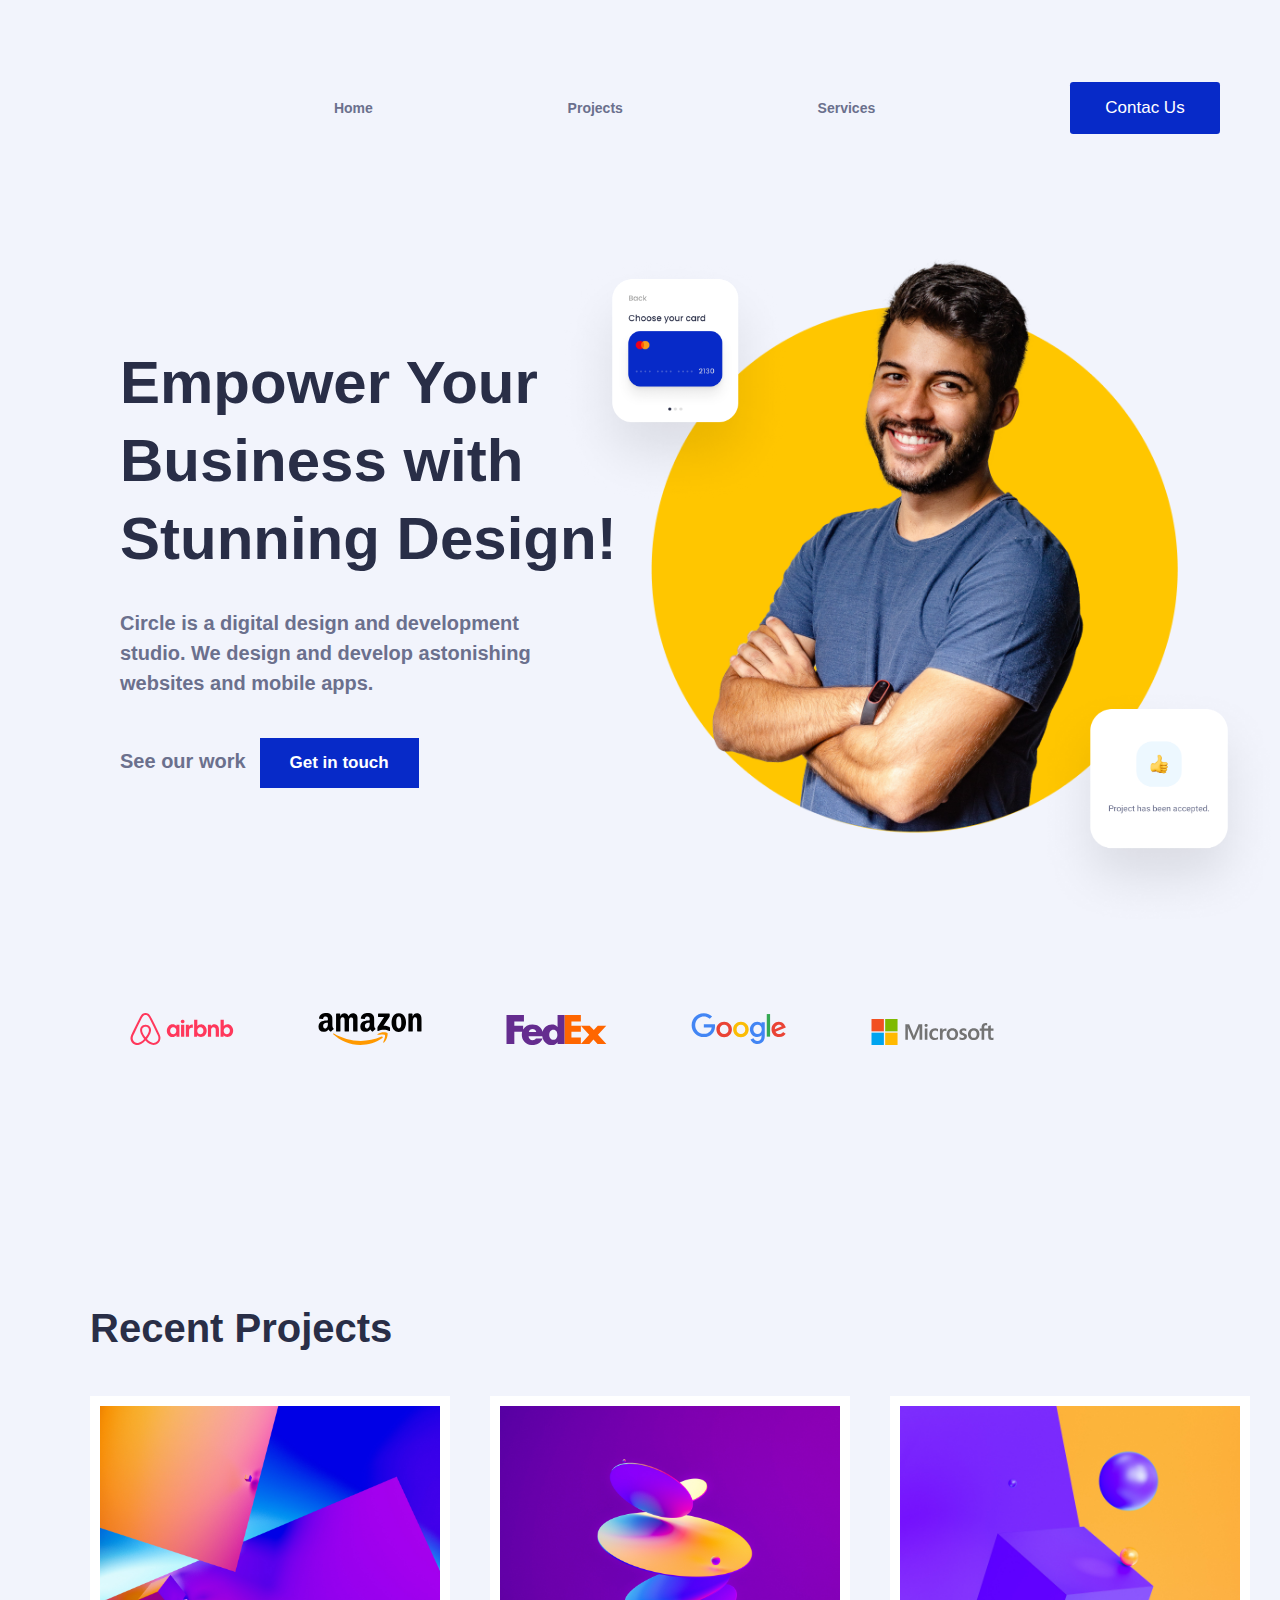
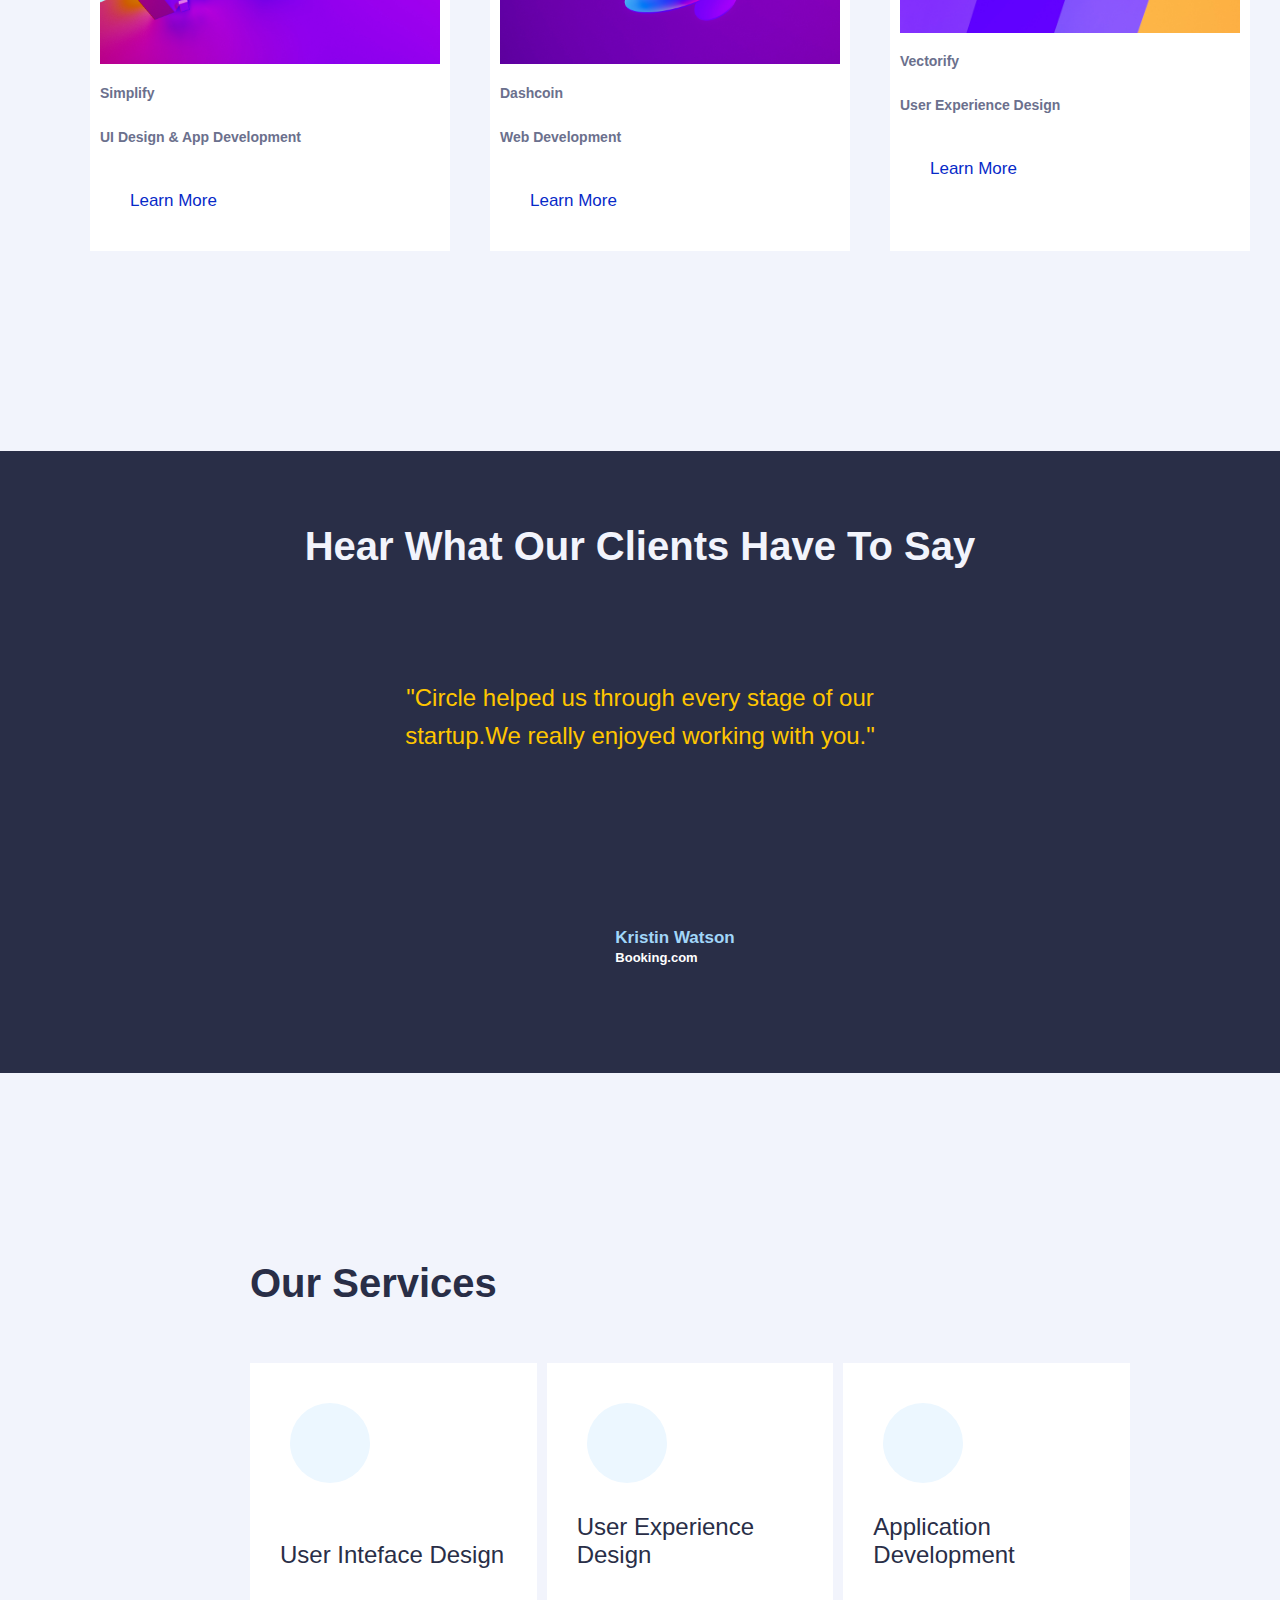
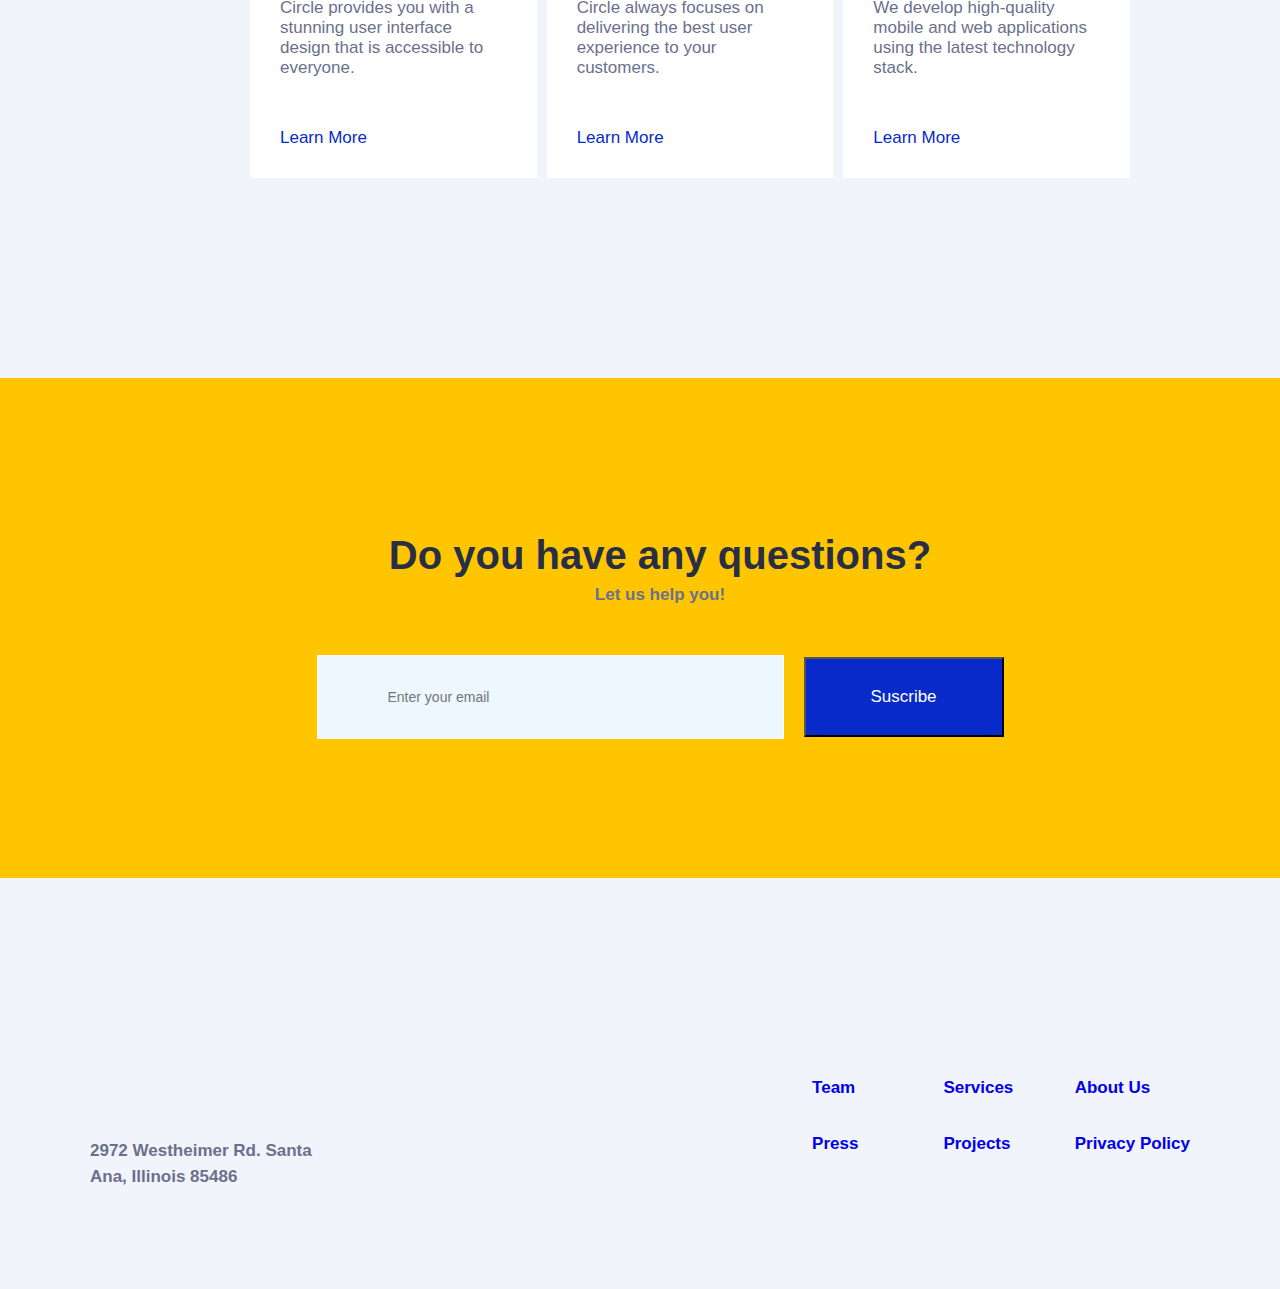
==== index.html @ a86db9fd "code cleaned" ====
<!DOCTYPE html>
<html lang="en">

<head>
    <meta charset="UTF-8">
    <meta http-equiv="X-UA-Compatible" content="IE=edge">
    <meta name="viewport" content="width=device-width, initial-scale=1.0">
    <link rel="stylesheet" href="/styles/styles.css" type="text/css">
    <title>Mid term Project</title>
</head>

<body>
    <header>
        <!-- Nav Bar Upper-->
        <nav class="nav-bar">
            <a href="/index.html" class="navbar-logo"></a>
            <a href="/index.html" class="nav-link">Home</a>
            <a href="/pages/projects.html" class="nav-link">Projects</a>
            <a href="/pages/contactus.html" class="nav-link">Services</a>
            </div>
            <div class="menu-button">
                <button class="btn-primary"><a href="/pages/contactus.html" id="contact-text" class="nav-link">Contac
                        Us</a></button>
            </div>
        </nav>
    </header>
</body>

<main>
    <!-- Main -->
    <section class="section-hero">
        <div class="hero-container">
            <div class="hero-content">
                <h1 class="hero-heading-h1">
                    Empower Your Business with Stunning Design!
                </h1>
                <div class="hero-description">
                    Circle is a digital design and development studio. We design and
                    develop astonishing websites and mobile apps.
                </div>
                <div class="hero-buttons">
                    <a class="hero-text-btn" href="#">See our work</a>
                    <a class="hero-btn-primary" href="#">Get in touch</a>
                </div>
            </div>
            <div class="hero-image">
                <img class="hero-image-card" src="/assets/images/hero-section/hero-image.png" alt="hero-image" />
                <img class="card1" src="/assets/images/hero-section/card-1.png" alt="card" />
                <img class="card2" src="/assets/images/hero-section/card-2.png" alt="card" />
            </div>
        </div>
    </section>
    <section class="client">
        <div class="container-logos">
            <div class="nogrid-logos">
                <img loading="lazy" src="/assets/images/logos/airbnb-logo.svg" alt="logo airbnb" class="img-client" />
                <img loading="lazy" src="/assets/images/logos/amazon-logo.svg" alt="logo amazon" class="img-client" />
                <img loading="lazy" src="/assets/images/logos/fedex-logo.svg" alt="logo fedex" class="img-client" />
                <img loading="lazy" src="/assets/images/logos/google-logo.svg" alt="logo google" class="img-client" />
                <img loading="lazy" src="/assets/images/logos/microsoft-logo.svg" alt="logo microsoft"
                    class="img-client" />
            </div>
        </div>
    </section>
    <section class="recent-projects">
        <div class="container-projects">
            <h2 class="h2-projects">Recent Projects</h2>
            <div class="projects">
                <div class="project1">
                    <img loading="lazy" class="img-project" src="/assets/images/projects-section/1.jpg"
                        alt="project 1" />
                    <h4>Simplify</h4>
                    <p>UI Design & App Development</p>
                    <a href="#" class="learn-more">Learn More</a>
                </div>
                <div class="project2">
                    <img loading="lazy" class="img-project" src="/assets/images/projects-section/2.jpg"
                        alt="project 2" />
                    <h4>Dashcoin</h4>
                    <p>Web Development</p>
                    <a href="#" class="learn-more">Learn More</a>
                </div>
                <div class="project3">
                    <img loading="lazy" class="img-project" src="/assets/images/projects-section/3.jpg"
                        alt="project 3" />
                    <h4>Vectorify</h4>
                    <p>User Experience Design</p>
                    <a href="#" class="learn-more">Learn More</a>
                </div>
            </div>
        </div>
    </section>
    <section class="testimonial-section">
        <div class="container-testimonial">
            <h3 class="testimonial-heading">Hear What Our Clients Have To Say</h3>
            <div class="testimonial-text">
                <p>
                    "Circle helped us through every stage of our startup.We really
                    enjoyed working with you."
                </p>
            </div>
            <div class="testimonial-client">
                <div class="client-image"></div>
                <div class="client-info">
                    <div class="client-name">Kristin Watson</div>
                    <div class="client-position">Booking.com</div>
                </div>
            </div>
            <div class="memoji1"></div>
            <div class="memoji2"></div>
            <div class="memoji3"></div>
            <div class="memoji4"></div>
        </div>
    </section>
    <section class="services-section">
        <div class="services-container">
            <h1 class="services-heading">Our Services</h1>
            <div class="services-grid">
                <div class="service-card">
                    <div class="service-icon1"></div>
                    <div class="service-content">
                        <div class="project-title">User Inteface Design</div>
                        <div class="project-description">
                            Circle provides you with a stunning user interface design that is accessible to everyone.
                        </div>
                        <a href="#" class="learn-more">Learn More</a>
                    </div>
                </div>
                <div class="service-card">
                    <div class="service-icon1"></div>
                    <div class="service-content">
                        <div class="project-title">User Experience Design</div>
                        <div class="project-description">
                            Circle always focuses on delivering the best user experience to your
                            customers.
                        </div>
                        <a href="#" class="learn-more">Learn More</a>
                    </div>
                </div>
                <div class="service-card">
                    <div class="service-icon1"></div>
                    <div class="service-content">
                        <div class="project-title"> Application Development</div>
                        <div class="project-description">
                            We develop high-quality mobile and web applications using the latest
                            technology stack.
                        </div>
                        <a href="#" class="learn-more">Learn More</a>
                    </div>
                </div>
            </div>
    </section>
    <section class="cta-section">
        <div class="cta-container">
            <h1 class="cta-heading">Do you have any questions?</h1>
            <div class="cta-subtitle">Let us help you!</div>
            <div class="form-block-cta">
                <form class="cta-form" action="">
                    <div class="cta-textfield">
                        <div class="cta-textfield-wrapper">
                            <div class="textfield-icon"></div>
                            <input class="textfield-input" type="email" name="email" id="email"
                                placeholder="Enter your email" />
                        </div>
                    </div>
                    <input class="btn-primary-submit-cta" type="submit" value="Suscribe" />
                </form>
            </div>
        </div>
    </section>
    <!-- Footer -->
    <footer>
        <div class="footer-container">
            <div class="footer-content">
                <div class="footer-content-logo"></div>
                <div class="footer-address">2972 Westheimer Rd. Santa Ana,
                    Illinois 85486
                </div>
            </div>
            <div class="footer-links">
                <a class="footer-link" href="/index.html">Team</a>
                <a class="footer-link" href="/pages/contactus.html">Services</a>
                <a class="footer-link" href="/index.html">About Us</a>
                <a class="footer-link" href="#">Press</a>
                <a class="footer-link" href="/pages/projects.html">Projects</a>
                <a class="footer-link" href="#">Privacy Policy</a>
            </div>
        </div>
        </div>
    </footer>
</main>

</html>
---- styles/styles.css ----
/* Styles */
:root {
  --blue: #072ac8;
  --lightBlue: #a2d6f9;
  --lighterBlue: #d1edff;
  --neutralLight: #f2f4fc;
  --almostWhite: #ecf7ff;
  --grey: #6b708d;
  --white: #fff;
  --darkBlue: #292e47;
  --black: #000;
  --yellow: #ffc600;
  --skyBlue: #43D2FF;
}

@import url("https://fonts.googleapis.com/css2?family=Roboto:wght@400;700&display=swap");

/* Main */
h1,
h2,
h3,
h4,
h5,
h6 {
  font-weight: bold;
  margin-bottom: 10px;
}

h1 {
  font-size: 2em;
  margin: 0.67em 0;
}

body {
  margin: 0;
  padding: 0;
  font-family: "Roboto", sans-serif;
  position: relative;
  color: var(--grey);
  background-color: var(--neutralLight);
  font-size: 14px;
  font-weight: 700;
  line-height: 20px;
  min-height: 100%;
}

/* Header */
/* Nav Bar */
.nav-bar {
  display: flex;
  justify-content: space-between;
  flex-direction: row;
  align-items: center;
  margin-right: auto;
  margin-left: auto;
  margin-top: 40px;
  padding: 3em 2em 1em 2em;
  max-width: 1160px;
  background-color: var(--neutralLight);
  color: var(--neutralLight);
}

.nav-menu {
  display: flex;
  gap: 7rem;
}

.navbar-logo {
  width: 60px;
  height: 18px;
  background-image: url("https://uploads-ssl.webflow.com/61f7ff5634c23c5bef9d2e54/61f800b7cb56a839fd8ed026_Circle.svg");
  background-position: 50% 50%;
  background-repeat: no-repeat;
  margin-left: 1.2rem;
}

.nav-bar a {
  color: var(--grey);
  text-decoration: none;
}

.nav-bar a:hover {
  color: var(--blue);
}

.menu-button {
  display: flex;
  justify-content: center;
  position: right;
  width: 150px;
  height: 52px;
  border-radius: 0.2rem;
  background: #072AC8;
}

#contact-text {
  color: var(--white);
}

.btn-primary {
  background: #072AC8;
  text-decoration: none;
  color: #ffffff;
  border: #072AC8;
  padding: 10px 30px;
  background-color: var(--blue);
  font-size: 17px;
  color: var(--white);
  text-decoration: none;
  cursor: pointer;
}

.btn-primary :hover{
  background-color: var(--darkBlue);
}

/* Menu Icon */
.menu-icon {
  cursor: pointer;
  padding: 28px 20px;
  position: relative;
  user-select: none;
  color: var(--darkBlue);
}

@media (min-width: 416px) {
  .menu-icon {
    display: none;
  }
}

@media (max-width: 416px) {
  .nav-link {
    display: none;
  }

  .menu-icon {
    display: block;
    font-size: large;
    align-self: center;
  }

  .navbar-logo {
    display: inline;
    align-self: center;
    margin: 20px;
  }

  .nav-bar {
    flex-direction: column;
  }
}

/* Home page */
/* Section Hero */
.section-hero {
  margin-left: 60px;
  padding: 0px 30px;
  padding-top: 100px;
  max-width: 85%;
}

.hero-container {
  display: flex;
  justify-content: center;
  align-items: center;
  max-width: 1100px;
  margin-right: auto;
  margin-left: auto;
}

.hero-content {
  max-width: 530px;
  margin-left: 30px;
}

.hero-heading-h1 {
  margin-bottom: 30px;
  color: var(--darkBlue);
  font-size: 60px;
  line-height: 130%;
}

.hero-description {
  margin-bottom: 40px;
  max-width: 435px;
  color: var(--grey);
  font-size: 20px;
  line-height: 150%;
}

.hero-text-btn {
  color: var(--grey);
  font-size: 20px;
  font-weight: 700;
  text-decoration: none;
}

.hero-btn-primary {
  margin-right: 40px;
  margin-left: 10px;
  padding: 15px 30px;
  background-color: var(--blue);
  font-size: 17px;
  display: inline-block;
  color: var(--white);
  border: 0;
  text-decoration: none;
}

.hero-image {
  position: relative;
  display: block;
}

.hero-image-card {
  max-width: 100%;
}

.card1 {
  position: absolute;
  left: -19%;
  top: 0%;
  right: auto;
  bottom: auto;
  max-width: 250px;
}

.card2 {
  position: absolute;
  left: auto;
  top: auto;
  right: -20%;
  bottom: -15%;
  max-width: 250px;
}

@media (max-width: 415px) {
  .section-hero {
    margin: 150px 0;
  }

  .hero-container {
    display: flex;
    flex-direction: column-reverse;
    justify-content: center;
    align-items: center;
  }

  .hero-content {
    height: 100px;
  }

  .hero-heading-h1 {
    font-size: 20px;
  }

  .card1,
  .card2 {
    width: 200px;
  }

  .hero-btn-primary {
    margin-left: 0;
    margin-top: 10px;
  }
}

/* Section Client*/
.client {
  margin-top: 0px;
  padding: 0px 30px;
}

.container-logos {
  display: flex;
  flex-direction: row;
  margin-top: 130px;
  max-width: 1100px;
  margin-right: auto;
  margin-left: auto;
  align-items: center;
}

.img-client {
  display: inline-block;
  max-width: 100%;
  padding: 40px;
}

@media (max-width: 415px) {
  .client {
    margin-top: 300px;
    flex-direction: column;
    font-size: 10px;
  }

  .img-client {
    margin: 10px;
  }
}

/* Project Section*/
.recent-projects {
  margin-top: 200px;
  padding: 0px 30px;
}

.container-projects {
  display: flex;
  flex-direction: column;
  justify-content: space-between;
  max-width: 1100px;
  margin-right: auto;
  margin-left: auto;
}

.h2-projects {
  color: var(--darkBlue);
  font-size: 40px;
  line-height: 36px;
  margin-top: 20px;
  margin-bottom: 50px;
}

.projects {
  display: grid;
  grid-column-gap: 40px;
  grid-template-columns: 1fr 1fr 1fr;
}

.project1,
.project2,
.project3 {
  display: flex;
  max-height: 444px;
  max-width: 340px;
  padding: 10px;
  flex-direction: column;
  justify-content: flex-start;
  background-color: var(--white);
}

@media (max-width: 415px) {
  .recent-projects {
    margin-top: 100px;
  }

  .projects {
    display: flex;
    flex-direction: column;
  }

  .h2-projects {
    font-size: 25px;
    margin: 10px;
  }
}

/* Testimonial Section */
.testimonial-section {
  position: relative;
  height: 622px;
  margin-top: 200px;
  margin-right: auto;
  margin-left: auto;
  background-color: var(--darkBlue);
  background-image: url("https://uploads-ssl.webflow.com/61f7ff5634c23c5bef9d2e54/61f800d0da83d2876b6ccdba_Orbit.png");
  background-position: 0px 0px;
  background-size: contain;
  color: var(--darkBlue);
  max-width: 1320px;
}

.container-testimonial {
  display: flex;
  height: 100%;
  flex-direction: column;
  justify-content: space-around;
  align-items: center;
  margin-left: auto;
  margin-right: auto;
}

.testimonial-heading {
  color: var(--neutralLight);
  font-size: 40px;
  text-align: center;
}

.testimonial-text {
  max-width: 560px;
  margin-right: auto;
  margin-left: auto;
  color: var(--yellow);
  font-size: 24px;
  line-height: 160%;
  font-weight: 500;
  text-align: center;
}

.testimonial-client {
  display: flex;
  align-items: center;
}

.client-image {
  width: 60px;
  height: 60px;
  border-radius: 50%;
  background-image: url("https://uploads-ssl.webflow.com/61f7ff5634c23c5bef9d2e54/61f800d1117d92108a29dcdc_Profile.png");
  background-position: 50% 50%;
  background-size: cover;
  background-repeat: no-repeat;
  margin-bottom: 100px;
}

.client-info {
  display: flex;
  margin-left: 10px;
  flex-direction: column;
  justify-content: space-around;
}

.client-name {
  color: var(--lightBlue);
  font-size: 17px;
}

.client-position {
  color: var(--white);
  font-size: 13px;
}

.memoji1 {
  position: absolute;
  left: 0%;
  top: 0%;
  right: auto;
  bottom: auto;
  margin-top: 5%;
  margin-left: 10%;
  background-image: url("https://uploads-ssl.webflow.com/61f7ff5634c23c5bef9d2e54/61f800d0cb56a892238ed121_Memoji%202.png");
  background-position: 50% 50%;
  background-size: contain;
  background-repeat: no-repeat;
  width: 150px;
  height: 150px;
}

.memoji2 {
  position: absolute;
  left: auto;
  top: 0%;
  right: 0%;
  bottom: auto;
  margin-top: 5%;
  margin-right: 10%;
  background-image: url("https://uploads-ssl.webflow.com/61f7ff5634c23c5bef9d2e54/61f800d0de0d47a423a1b6f5_Memoji%201.png");
  background-position: 50% 50%;
  background-size: contain;
  background-repeat: no-repeat;
  width: 150px;
  height: 150px;
}

.memoji3 {
  position: absolute;
  left: 0%;
  top: auto;
  right: auto;
  bottom: 0%;
  margin-bottom: 5%;
  margin-left: 10%;
  padding-left: 0%;
  background-image: url("https://uploads-ssl.webflow.com/61f7ff5634c23c5bef9d2e54/61f800d1e692624930c31656_Memoji%204.png");
  background-position: 50% 50%;
  background-size: contain;
  background-repeat: no-repeat;
  width: 150px;
  height: 150px;
}

.memoji4 {
  position: absolute;
  left: auto;
  top: auto;
  right: 0%;
  bottom: 0%;
  margin-right: 10%;
  margin-bottom: 5%;
  background-image: url("https://uploads-ssl.webflow.com/61f7ff5634c23c5bef9d2e54/61f800d0988bb382116d2d41_Memoji%203.png");
  background-position: 50% 50%;
  background-size: contain;
  background-repeat: no-repeat;
  width: 150px;
  height: 150px;
}

@media (max-width: 415px) {
  .testimonial-section {
    height: 300px;
    margin-top: 100px;
  }

  .testimonial-heading {
    font-size: 20px;
  }

  .testimonial-text {
    font-size: 15px;
    width: 200px;
  }

  .memoji4,
  .memoji1,
  .memoji3,
  .memoji2 {
    width: 80px;
  }

  .client-image {
    margin-bottom: 0;
  }
}

/* Services Section */
.services-section {
  margin-top: 200px;
  margin-left: 150px;
  margin-right: 150px;
  padding-left: 100px;
}

.services-heading {
  color: var(--darkBlue);
  font-size: 40px;
}

.services-grid {
  display: grid;
  margin-top: 70px;
  grid-auto-columns: 1fr;
  grid-column-gap: 10px;
  grid-template-columns: 1fr 1fr 1fr;
}

.service-card {
  display: flex;
  max-width: 340px;
  flex-direction: column;
  justify-content: space-between;
  background-color: var(--white);
}

.service-icon1 {
  width: 80px;
  height: 80px;
  margin-top: 40px;
  margin-left: 40px;
  border-radius: 50%;
  background-color: var(--almostWhite);
  background-image: url("https://uploads-ssl.webflow.com/61f7ff5634c23c5bef9d2e54/61f800c80640053d31e16a2f_1.svg");
  background-position: 50% 50%;
  background-size: auto;
  background-repeat: no-repeat;
}

.service-content {
  display: flex;
  flex-direction: column;
  justify-content: space-around;
}

.project-title {
  margin: 30px 30px 20px;
  color: var(--darkBlue);
  font-size: 24px;
  line-height: 115%;
  font-weight: 500;
}

.project-description {
  margin: 10px 30px 20px;
  font-size: 17px;
  font-weight: 400;
}

.learn-more {
  margin: 30px;
  color: var(--blue);
  font-size: 17px;
  font-weight: 500;
  text-decoration: none;
}

@media (max-width: 415px) {
  .services-section {
    margin: 10px;
    justify-content: center;
    padding: 40px;
  }

  .services-heading {
    font-size: 30px;
  }

  .services-grid {
    display: flex;
    flex-direction: column;
  }

  .service-card {
    width: 250px;
  }
}

/* CTA Section*/
.cta-section {
  width: 1320px;
  height: 500px;
  max-width: 1320px;
  margin-top: 200px;
  margin-right: auto;
  margin-left: auto;
  background-color: var(--yellow);
}

.cta-container {
  display: flex;
  height: 100%;
  flex-direction: column;
  justify-content: center;
  align-items: center;
}

.cta-heading {
  margin-bottom: 20px;
  color: var(--darkBlue);
  font-size: 40px;
}

.cta-subtitle {
  font-size: 17px;
}

.form-block-cta {
  display: flex;
  margin-top: 50px;
  flex-direction: column;
  justify-content: center;
}

.cta-form {
  display: flex;
  justify-content: center;
  align-items: center;
}

.cta-textfield-wrapper {
  position: relative;
}

.textfield-icon {
  position: absolute;
  left: 8%;
  top: 27%;
  right: auto;
  bottom: auto;
  width: 30px;
  height: 30px;
  background-image: url("https://uploads-ssl.webflow.com/61f7ff5634c23c5bef9d2e54/61f800bdf78ad83daac42661_Mail.svg");
  background-position: 50% 50%;
  background-size: auto;
  background-repeat: no-repeat;
}

.textfield-input {
  width: 393px;
  height: 80px;
  margin-bottom: 0px;
  padding-left: 70px;
  background-color: var(--almostWhite);
  color: var(--darkBlue);
  font-size: 14px;
  border: 1px solid var(--white);
}

.btn-primary-submit-cta {
  height: 80px;
  width: 200px;
  margin-left: 20px;
  padding-right: 60px;
  padding-left: 60px;
  padding: 15px 30px;
  background-color: var(--blue);
  font-size: 17px;
  color: var(--white);
}

@media (max-width: 415px) {
  .cta-container {
    width: 350px;
    display: flex;
    flex-direction: column;
  }

  .cta-heading {
    font-size: 20px;
    margin-left: 5px;
  }

  .cta-form {
    display: flex;
    flex-direction: column;
  }

  .textfield-input {
    width: 250px;
    height: 30px;
    margin: 10px;
    padding-right: 10px;
    padding-left: 50px;
  }

  .textfield-icon {
    width: 30px;
  }

  .btn-primary-submit-cta {
    height: 50px;
    width: 120px;
  }
}

/* Footer */
footer {
  margin-top: 200px;
  padding-bottom: 100px;
}

.footer-container {
  display: flex;
  justify-content: space-between;
  align-items: stretch;
  max-width: 1100px;
  margin-right: auto;
  margin-left: auto;
}

.footer-content {
  display: flex;
  width: 260px;
  max-width: 260px;
  flex-direction: column;
}

.footer-content-logo {
  width: 100px;
  height: 30px;
  margin-bottom: 30px;
  background-image: url("https://uploads-ssl.webflow.com/61f7ff5634c23c5bef9d2e54/61f800b7cb56a839fd8ed026_Circle.svg");
  background-position: 50% 50%;
  background-size: contain;
  background-repeat: no-repeat;
}

.footer-address {
  font-size: 17px;
  line-height: 150%;
}

.footer-links {
  display: grid;
  grid-auto-columns: 1fr;
  grid-column-gap: 16px;
  grid-template-columns: 1fr 1fr 1fr;
}

.footer-link {
  font-size: 17px;
  text-decoration: none;
}

@media (max-width: 415px) {
  .footer-container {
    width: 350px;
    display: flex;
    flex-direction: column;
    padding-left: 10px;
  }

  .footer-content-logo {
    height: 50px;
    width: 70px;
  }

  .footer-address {
    padding-bottom: 10px;
    font-size: 15px;
  }

  .footer-link {
    font-size: 15px;
  }
}

/* Contact Page */
.contact-section {
  margin-top: 0px;
  padding: 0px 30px;
}

.contact-container {
  margin-top: 200px;
  max-width: 1100px;
  margin-right: auto;
  margin-left: auto;
}

.contact-heading {
  margin-top: 0px;
  margin-bottom: 80px;
  font-size: 60px;
  line-height: 110%;
}

.contact-form {
  margin: 0 0 15px;
}

.form-contact-form {
  display: grid;
  grid-auto-columns: 1fr;
  grid-column-gap: 16px;
  grid-row-gap: 16px;
}

.label-contact-name {
  margin-bottom: 10px;
  color: #6b708d;
  font-size: 20px;
  font-weight: 400;
  display: block;
}

.input-textfield {
  margin-bottom: 10px;
  color: #6b708d;
  font-size: 14px;
  font-weight: 400;
  display: block;
  padding-left: 20px;
  height: 70px;
  border: 1px none #000;
  background-color: rgba(107, 112, 141, 0.1);
}

.contact-textarea {
  height: 200px;
  color: #6b708d;
  font-size: 14px;
  font-weight: 400;
  display: block;
  padding-left: 20px;
  background-color: rgba(107, 112, 141, 0.1);
  border: 1px none #000;
  overflow: auto;
}

.btn-primary-contact-btn {
  padding: 15px 30px;
  background-color: var(--blue);
  font-size: 17px;
  color: var(--white);
  display: inline-block;
}

.btn-primary-contact-btn:hover {
  cursor: pointer;
  background-color: var(--darkBlue);
}

@media (max-width: 415px) {
  .contact-heading {
    font-size: 30px;
  }

  .btn-primary-contact-btn {
    margin-left: 75px;
    width: 150px;
  }

  .btn-primary {
    display: none;
  }

  .menu-icon {
    display: block;
    font-size: large;
    align-self: center;
  }
}

/* Project Page */
.project-section {
  height: 50%;
  width: 100%;
  margin-left: 5rem;
  top: 300px;
  margin: 0 201px;
  padding: 100px;
  max-width: 65%;
  height: 900px;
}

.project-section h1 {
  display: flex;
  flex-direction: column;
}

#title-project {
  color: var(--black);
  font-size: 60px;
}

.simplify-subtitle {
  display: flex;
  justify-content: space-between;
}

.project-section-container {
  height: 50%;
  width: 100%;
}

.project-section-img {
  display: flex;
  width: 100%;
  max-height: 500px;
}

.project-text {
  margin-bottom: 10px;
  text-align: left;
  margin: 10px 0;
  width: auto;
}

.other-projects {
  padding: 0 100px;
  margin-right: 40px;
  margin-top: 0;
}

/* Responsive Mobile */
@media (max-width: 415px) {
  .project-section {
    margin: 30px;
    padding: 0;
  }

  .project-section h1 {
    font-size: 24px;
  }
}
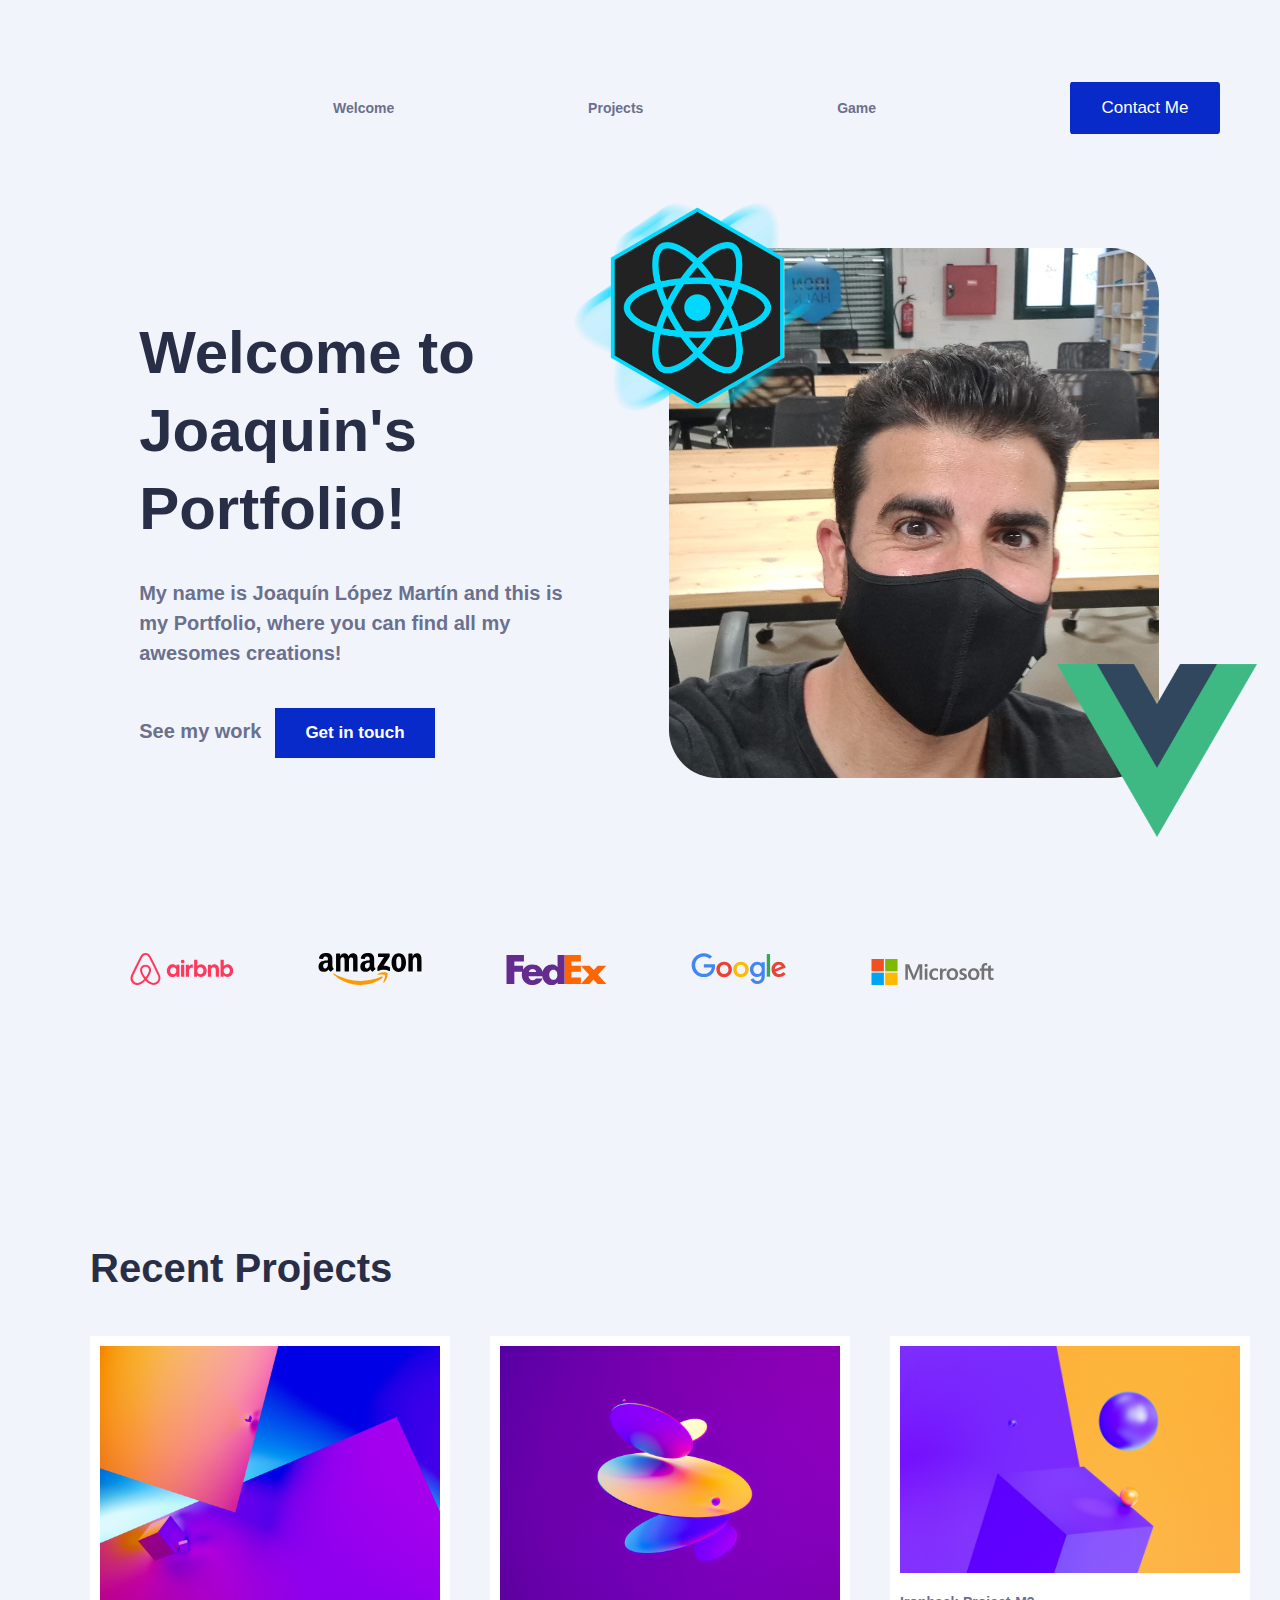
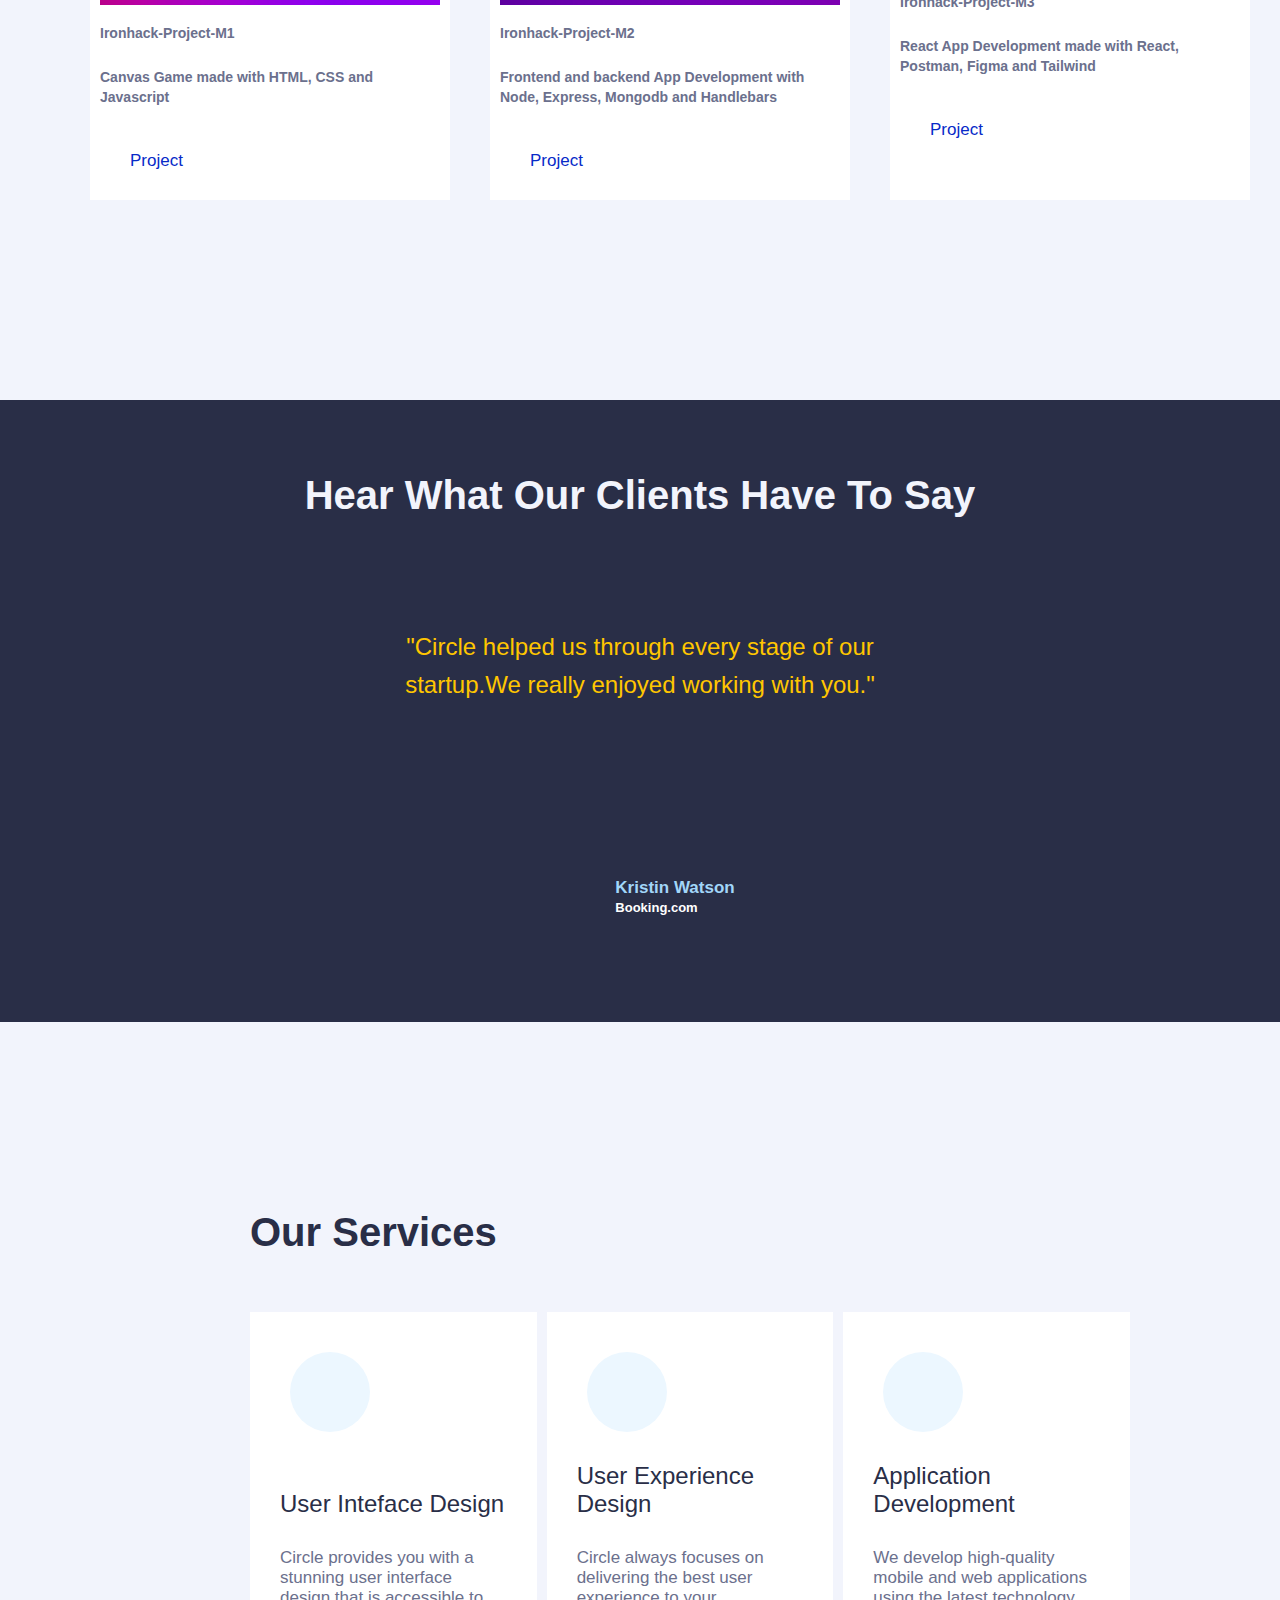
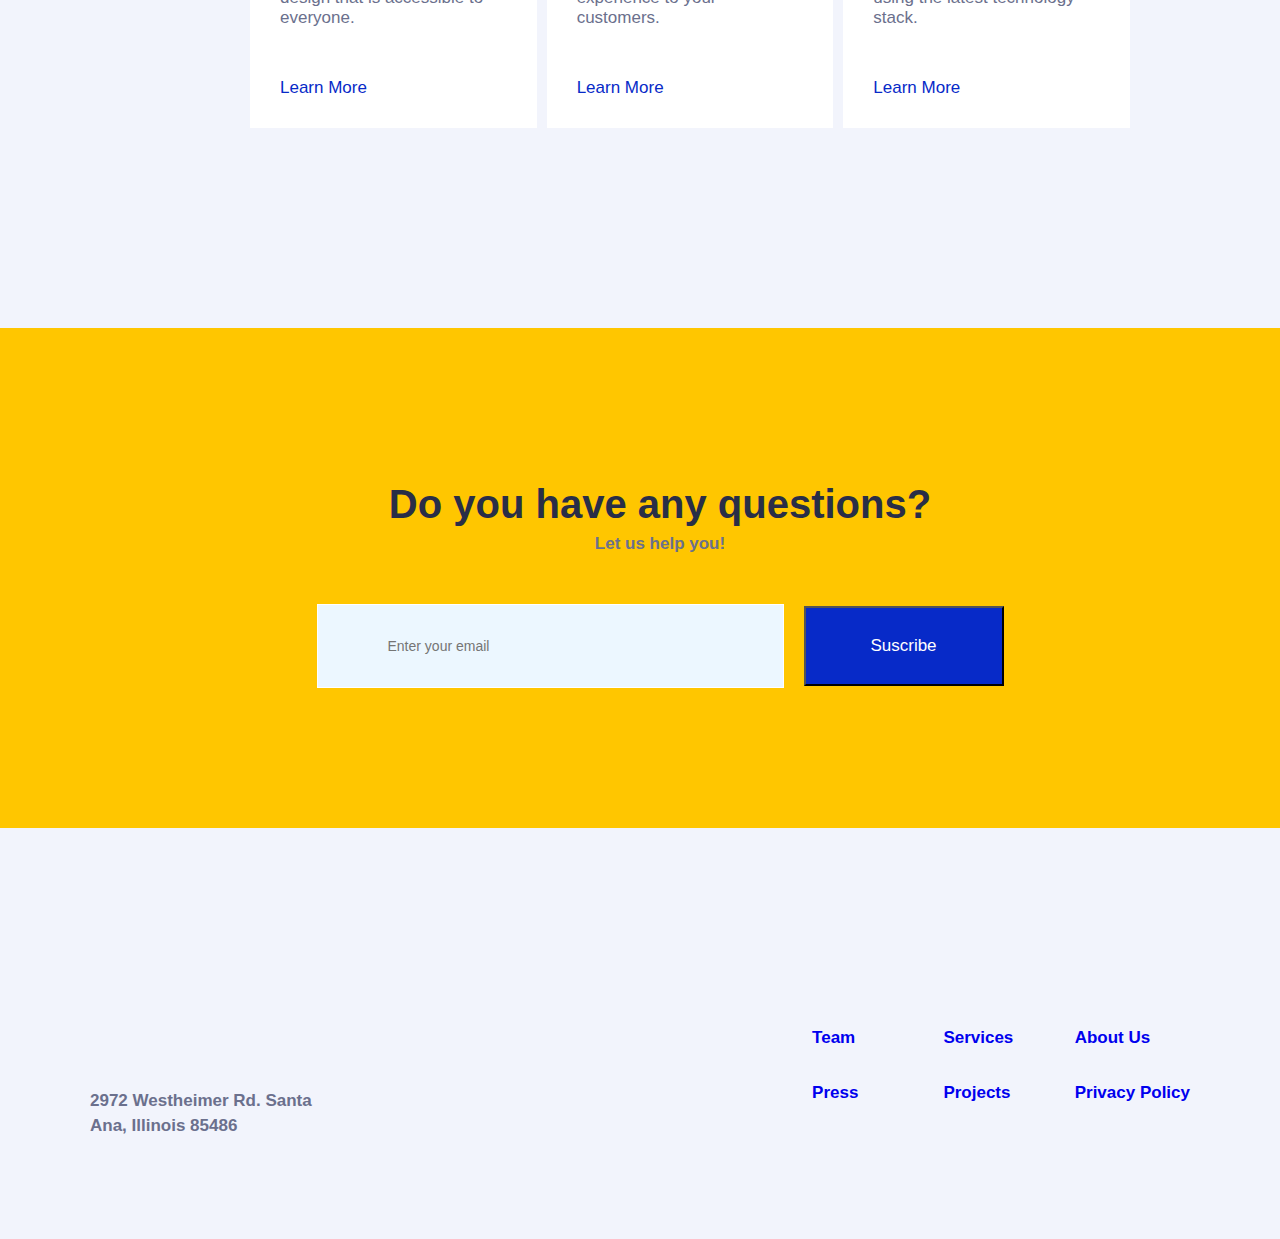
==== commit 4bb2712d: "personal info added" ====
--- a/index.html
+++ b/index.html
@@ -6,7 +6,7 @@
     <meta http-equiv="X-UA-Compatible" content="IE=edge">
     <meta name="viewport" content="width=device-width, initial-scale=1.0">
     <link rel="stylesheet" href="/styles/styles.css" type="text/css">
-    <title>Mid term Project</title>
+    <title>Joaquin's Portfolio</title>
 </head>
 
 <body>
@@ -14,13 +14,12 @@
         <!-- Nav Bar Upper-->
         <nav class="nav-bar">
             <a href="/index.html" class="navbar-logo"></a>
-            <a href="/index.html" class="nav-link">Home</a>
+            <a href="/index.html" class="nav-link">Welcome</a>
             <a href="/pages/projects.html" class="nav-link">Projects</a>
-            <a href="/pages/contactus.html" class="nav-link">Services</a>
+            <a href="/pages/contactus.html" class="nav-link">Game</a>
             </div>
             <div class="menu-button">
-                <button class="btn-primary"><a href="/pages/contactus.html" id="contact-text" class="nav-link">Contac
-                        Us</a></button>
+                <button class="btn-primary"><a href="/pages/contactus.html" id="contact-text" class="nav-link">Contact Me</a></button>
             </div>
         </nav>
     </header>
@@ -32,21 +31,20 @@
         <div class="hero-container">
             <div class="hero-content">
                 <h1 class="hero-heading-h1">
-                    Empower Your Business with Stunning Design!
+                    Welcome to Joaquin's Portfolio!
                 </h1>
                 <div class="hero-description">
-                    Circle is a digital design and development studio. We design and
-                    develop astonishing websites and mobile apps.
+                    My name is Joaquín López Martín and this is my Portfolio, where you can find all my awesomes creations!
                 </div>
                 <div class="hero-buttons">
-                    <a class="hero-text-btn" href="#">See our work</a>
-                    <a class="hero-btn-primary" href="#">Get in touch</a>
+                    <a class="hero-text-btn" href="/pages/projects.html">See my work</a>
+                    <a class="hero-btn-primary" href="/pages/contactus.html">Get in touch</a>
                 </div>
             </div>
             <div class="hero-image">
-                <img class="hero-image-card" src="/assets/images/hero-section/hero-image.png" alt="hero-image" />
-                <img class="card1" src="/assets/images/hero-section/card-1.png" alt="card" />
-                <img class="card2" src="/assets/images/hero-section/card-2.png" alt="card" />
+                <img class="hero-image-card" src="/assets/images/zey/Joaquin-Ironhack.jpeg" alt="hero-image" />
+                <img class="card1" src="/assets/images/zey/React-logo.png" alt="card" />
+                <img class="card2" src="/assets/images/zey/Vue-logo.png" alt="card" />
             </div>
         </div>
     </section>
@@ -69,23 +67,23 @@
                 <div class="project1">
                     <img loading="lazy" class="img-project" src="/assets/images/projects-section/1.jpg"
                         alt="project 1" />
-                    <h4>Simplify</h4>
-                    <p>UI Design & App Development</p>
-                    <a href="#" class="learn-more">Learn More</a>
+                    <h4>Ironhack-Project-M1</h4>
+                    <p>Canvas Game made with HTML, CSS and Javascript</p>
+                    <a href="https://github.com/joaquinlmartin/Ironhack-Project-M1" class="learn-more">Project</a>
                 </div>
                 <div class="project2">
                     <img loading="lazy" class="img-project" src="/assets/images/projects-section/2.jpg"
                         alt="project 2" />
-                    <h4>Dashcoin</h4>
-                    <p>Web Development</p>
-                    <a href="#" class="learn-more">Learn More</a>
+                    <h4>Ironhack-Project-M2</h4>
+                    <p>Frontend and backend App Development with Node, Express, Mongodb and Handlebars</p>
+                    <a href="https://github.com/joaquinlmartin/Ironhack-Project-M2" class="learn-more">Project</a>
                 </div>
                 <div class="project3">
                     <img loading="lazy" class="img-project" src="/assets/images/projects-section/3.jpg"
                         alt="project 3" />
-                    <h4>Vectorify</h4>
-                    <p>User Experience Design</p>
-                    <a href="#" class="learn-more">Learn More</a>
+                    <h4>Ironhack-Project-M3</h4>
+                    <p>React App Development made with React, Postman, Figma and Tailwind</p>
+                    <a href="https://github.com/joaquinlmartin/Ironhack-Project-M3" class="learn-more">Project</a>
                 </div>
             </div>
         </div>
--- a/styles/styles.css
+++ b/styles/styles.css
@@ -211,16 +211,19 @@
 .hero-image {
   position: relative;
   display: block;
+  width: 45%;
+  height: 45%;
 }
 
 .hero-image-card {
   max-width: 100%;
+  border-radius: 3rem;
 }
 
 .card1 {
   position: absolute;
-  left: -19%;
-  top: 0%;
+  left: -20%;
+  top: -10%;
   right: auto;
   bottom: auto;
   max-width: 250px;
@@ -231,8 +234,8 @@
   left: auto;
   top: auto;
   right: -20%;
-  bottom: -15%;
-  max-width: 250px;
+  bottom: -10%;
+  max-width: 200px;
 }
 
 @media (max-width: 415px) {
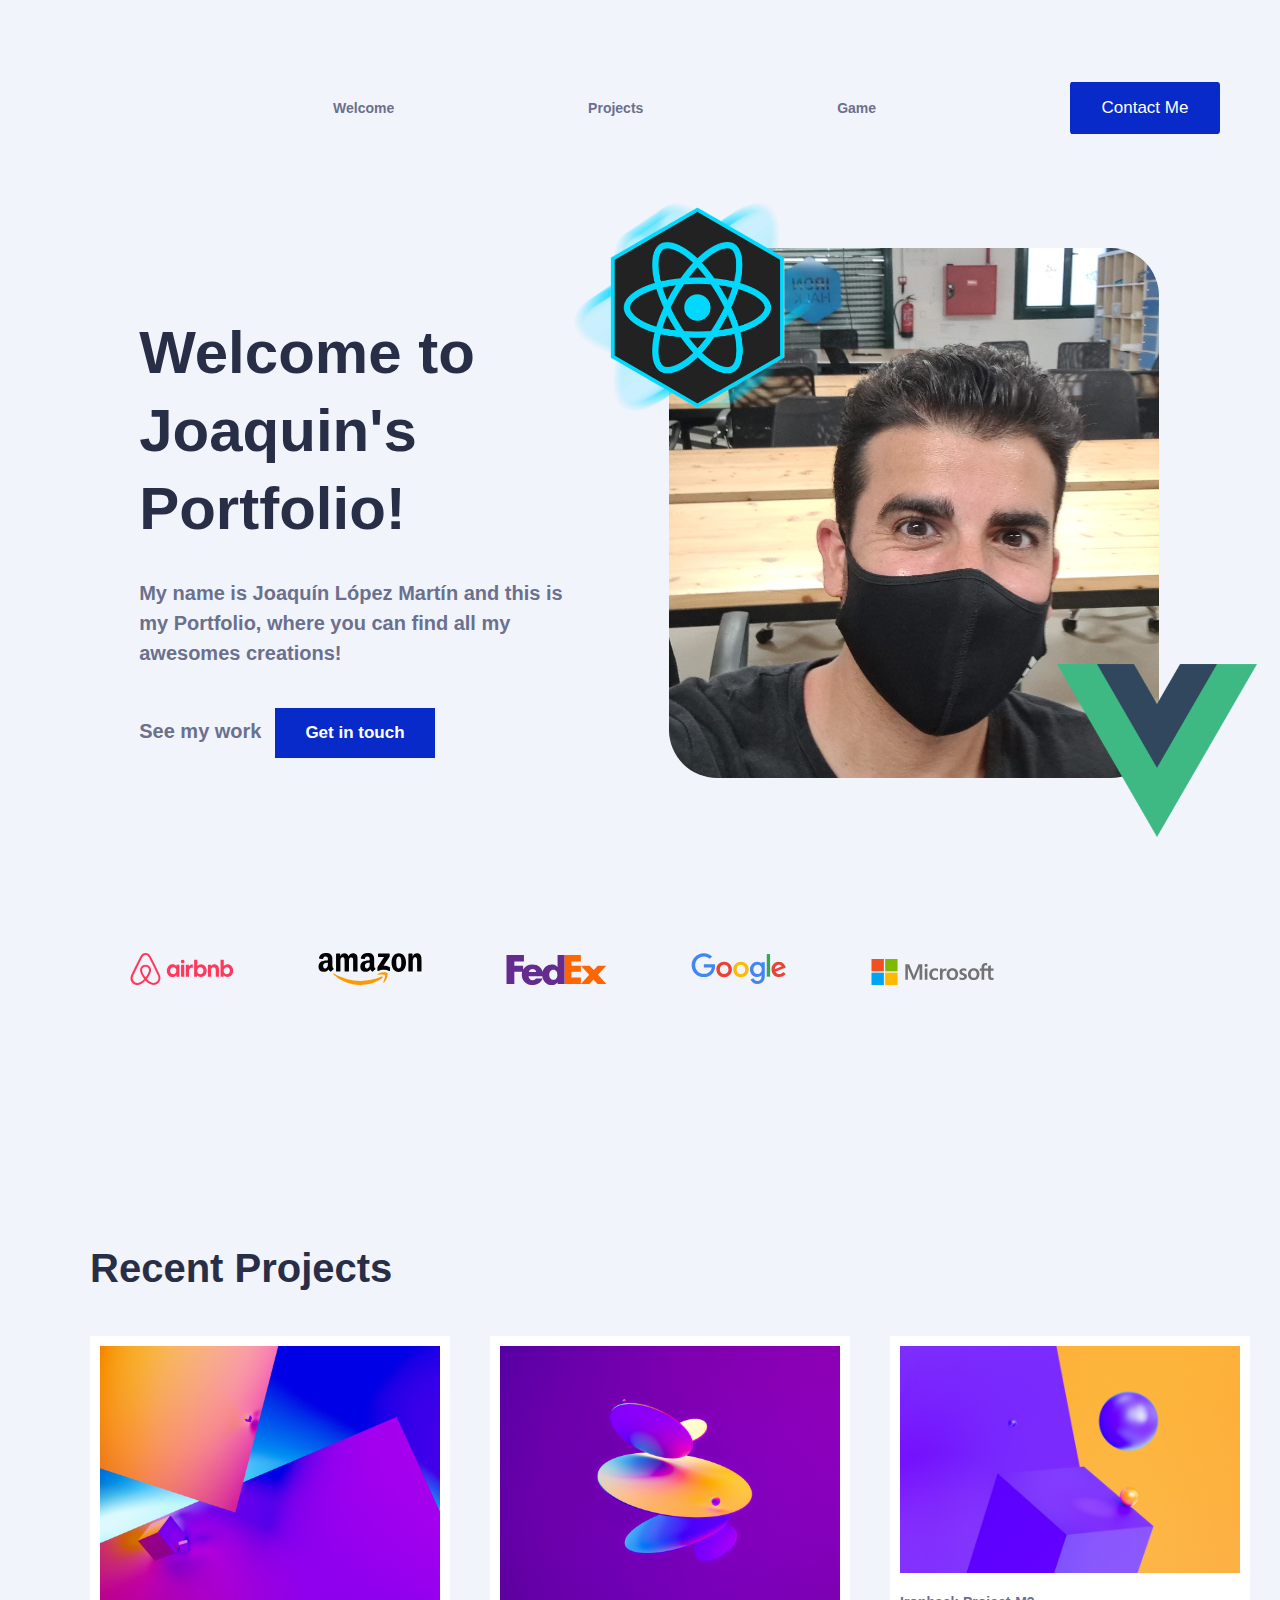
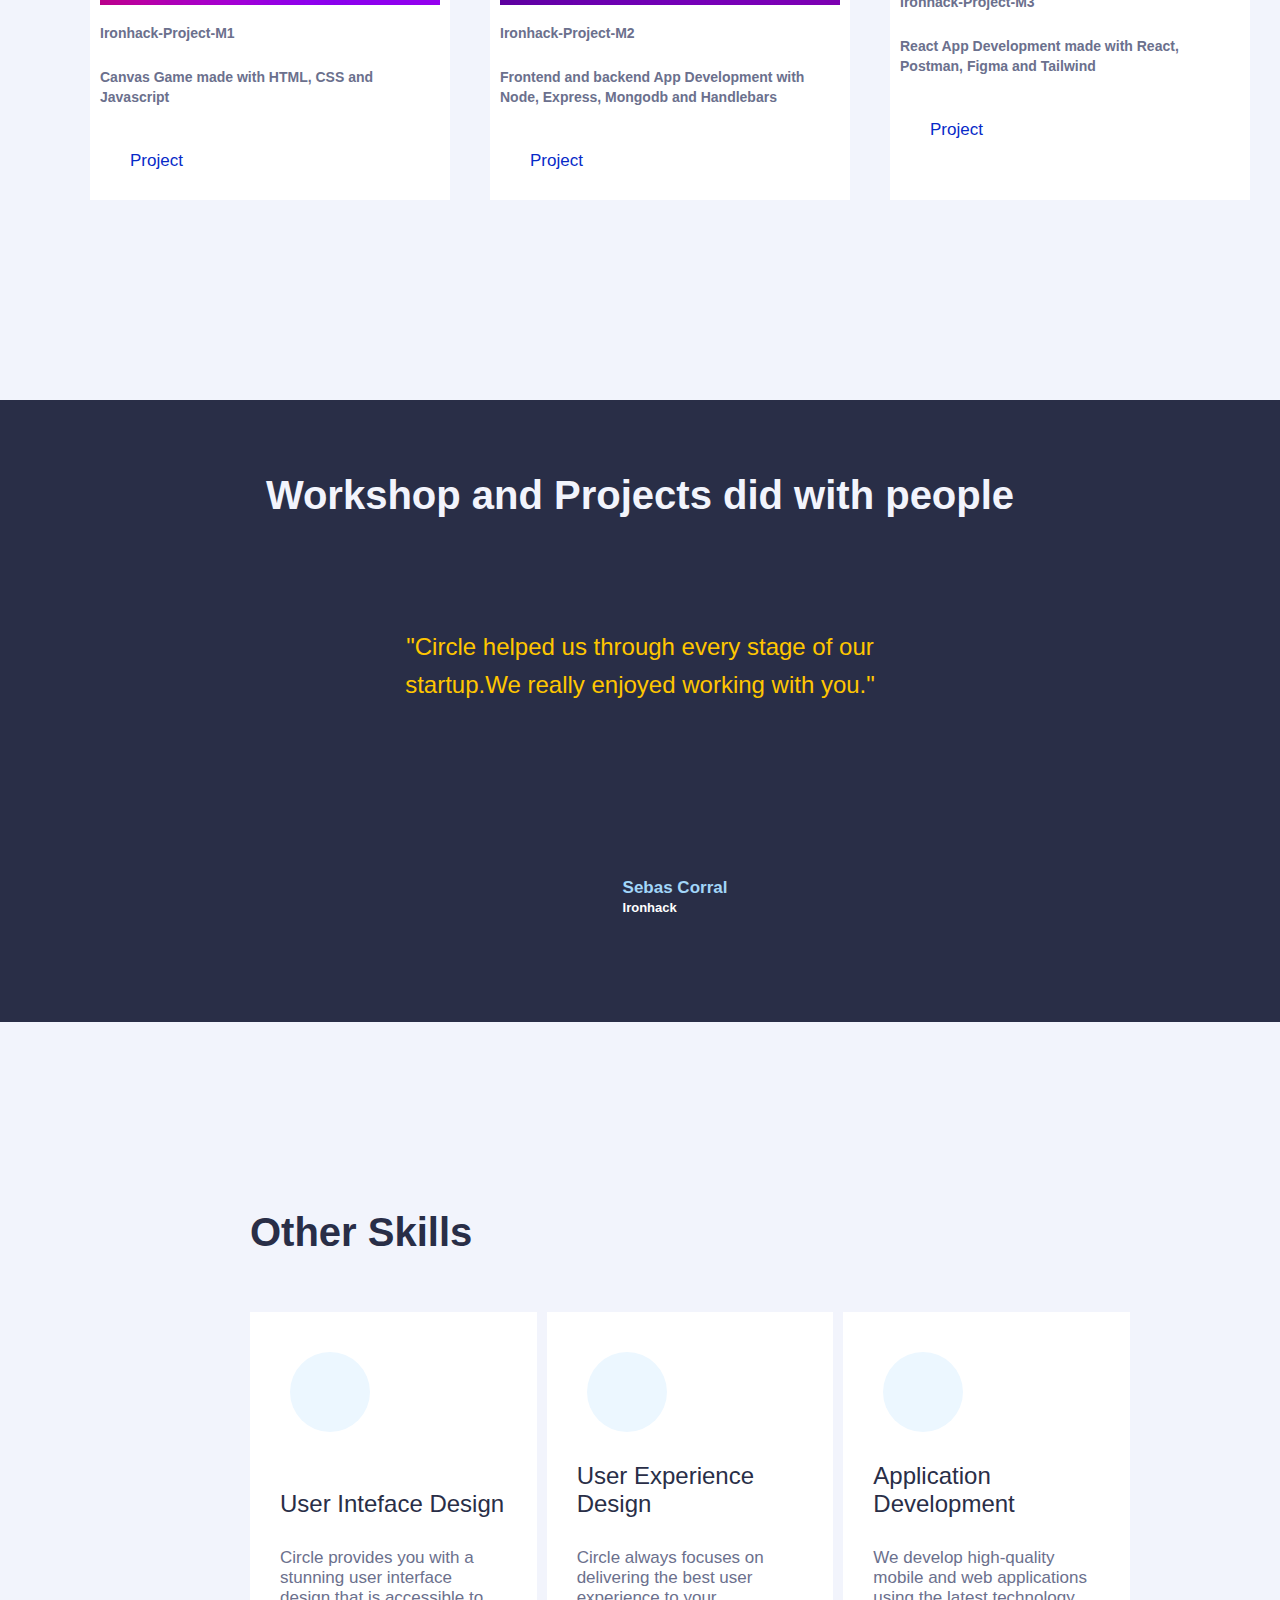
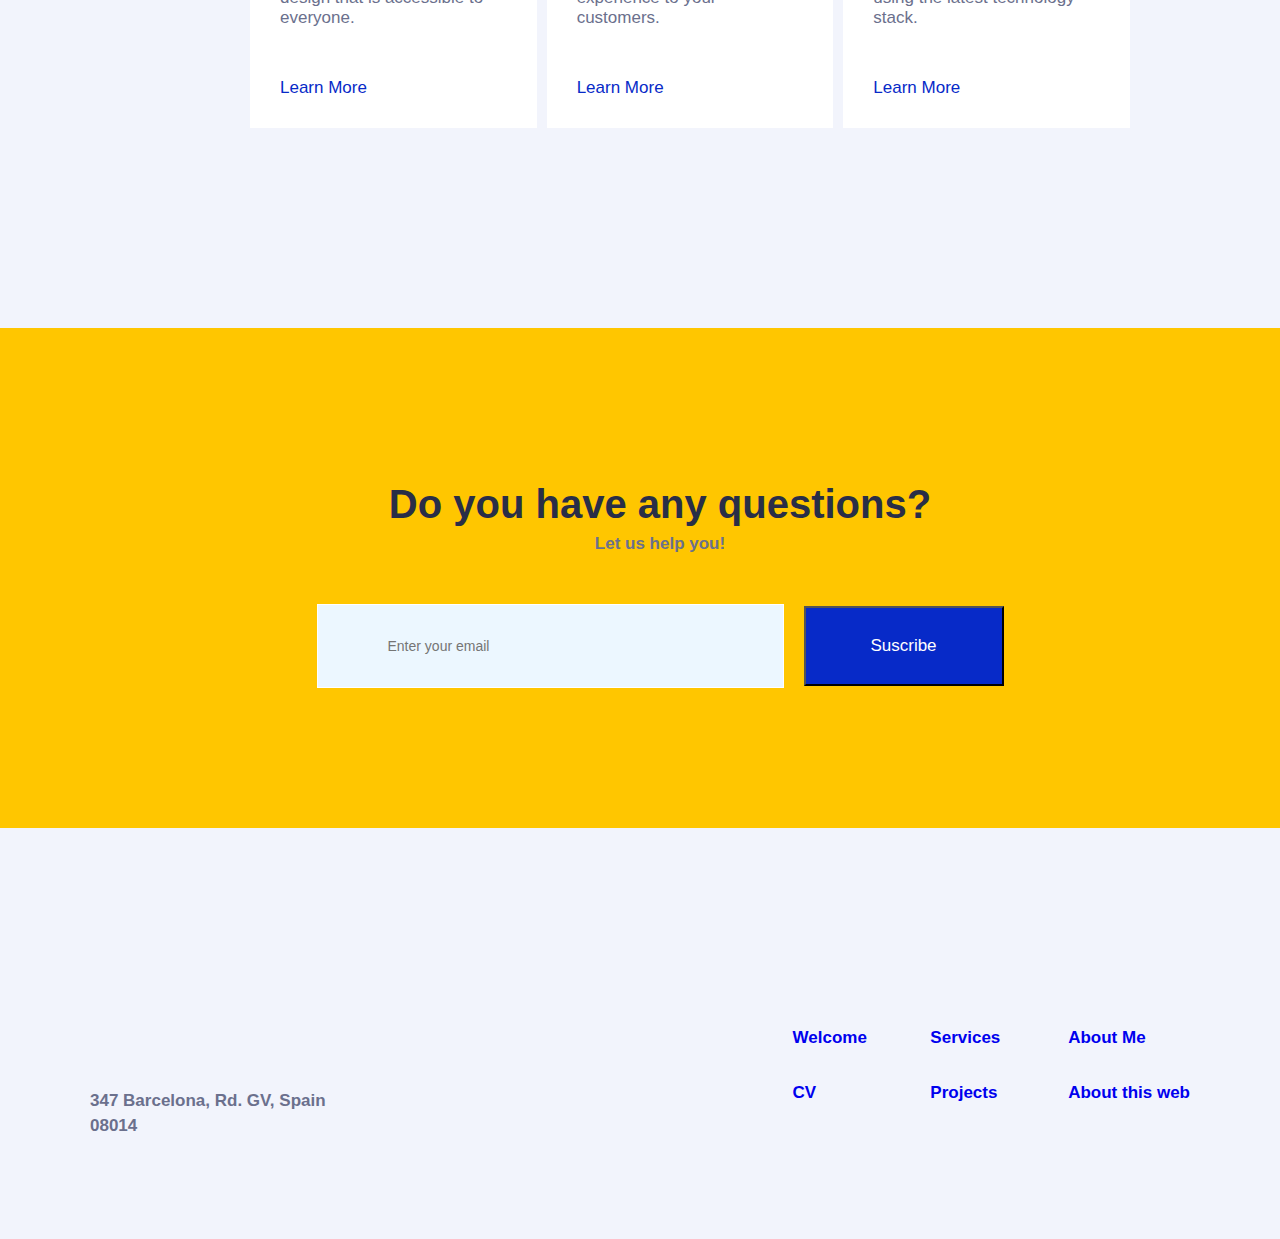
==== commit 8624f66d: "html extended and info added" ====
--- a/index.html
+++ b/index.html
@@ -90,7 +90,7 @@
     </section>
     <section class="testimonial-section">
         <div class="container-testimonial">
-            <h3 class="testimonial-heading">Hear What Our Clients Have To Say</h3>
+            <h3 class="testimonial-heading">Workshop and Projects did with people</h3>
             <div class="testimonial-text">
                 <p>
                     "Circle helped us through every stage of our startup.We really
@@ -100,8 +100,8 @@
             <div class="testimonial-client">
                 <div class="client-image"></div>
                 <div class="client-info">
-                    <div class="client-name">Kristin Watson</div>
-                    <div class="client-position">Booking.com</div>
+                    <div class="client-name">Sebas Corral</div>
+                    <div class="client-position">Ironhack</div>
                 </div>
             </div>
             <div class="memoji1"></div>
@@ -112,7 +112,7 @@
     </section>
     <section class="services-section">
         <div class="services-container">
-            <h1 class="services-heading">Our Services</h1>
+            <h1 class="services-heading">Other Skills</h1>
             <div class="services-grid">
                 <div class="service-card">
                     <div class="service-icon1"></div>
@@ -171,17 +171,17 @@
         <div class="footer-container">
             <div class="footer-content">
                 <div class="footer-content-logo"></div>
-                <div class="footer-address">2972 Westheimer Rd. Santa Ana,
-                    Illinois 85486
+                <div class="footer-address">347 Barcelona, Rd. GV,
+                    Spain 08014
                 </div>
             </div>
             <div class="footer-links">
-                <a class="footer-link" href="/index.html">Team</a>
+                <a class="footer-link" href="/index.html">Welcome</a>
                 <a class="footer-link" href="/pages/contactus.html">Services</a>
-                <a class="footer-link" href="/index.html">About Us</a>
-                <a class="footer-link" href="#">Press</a>
+                <a class="footer-link" href="/index.html">About Me</a>
+                <a class="footer-link" href="#">CV</a>
                 <a class="footer-link" href="/pages/projects.html">Projects</a>
-                <a class="footer-link" href="#">Privacy Policy</a>
+                <a class="footer-link" href="#">About this web</a>
             </div>
         </div>
         </div>
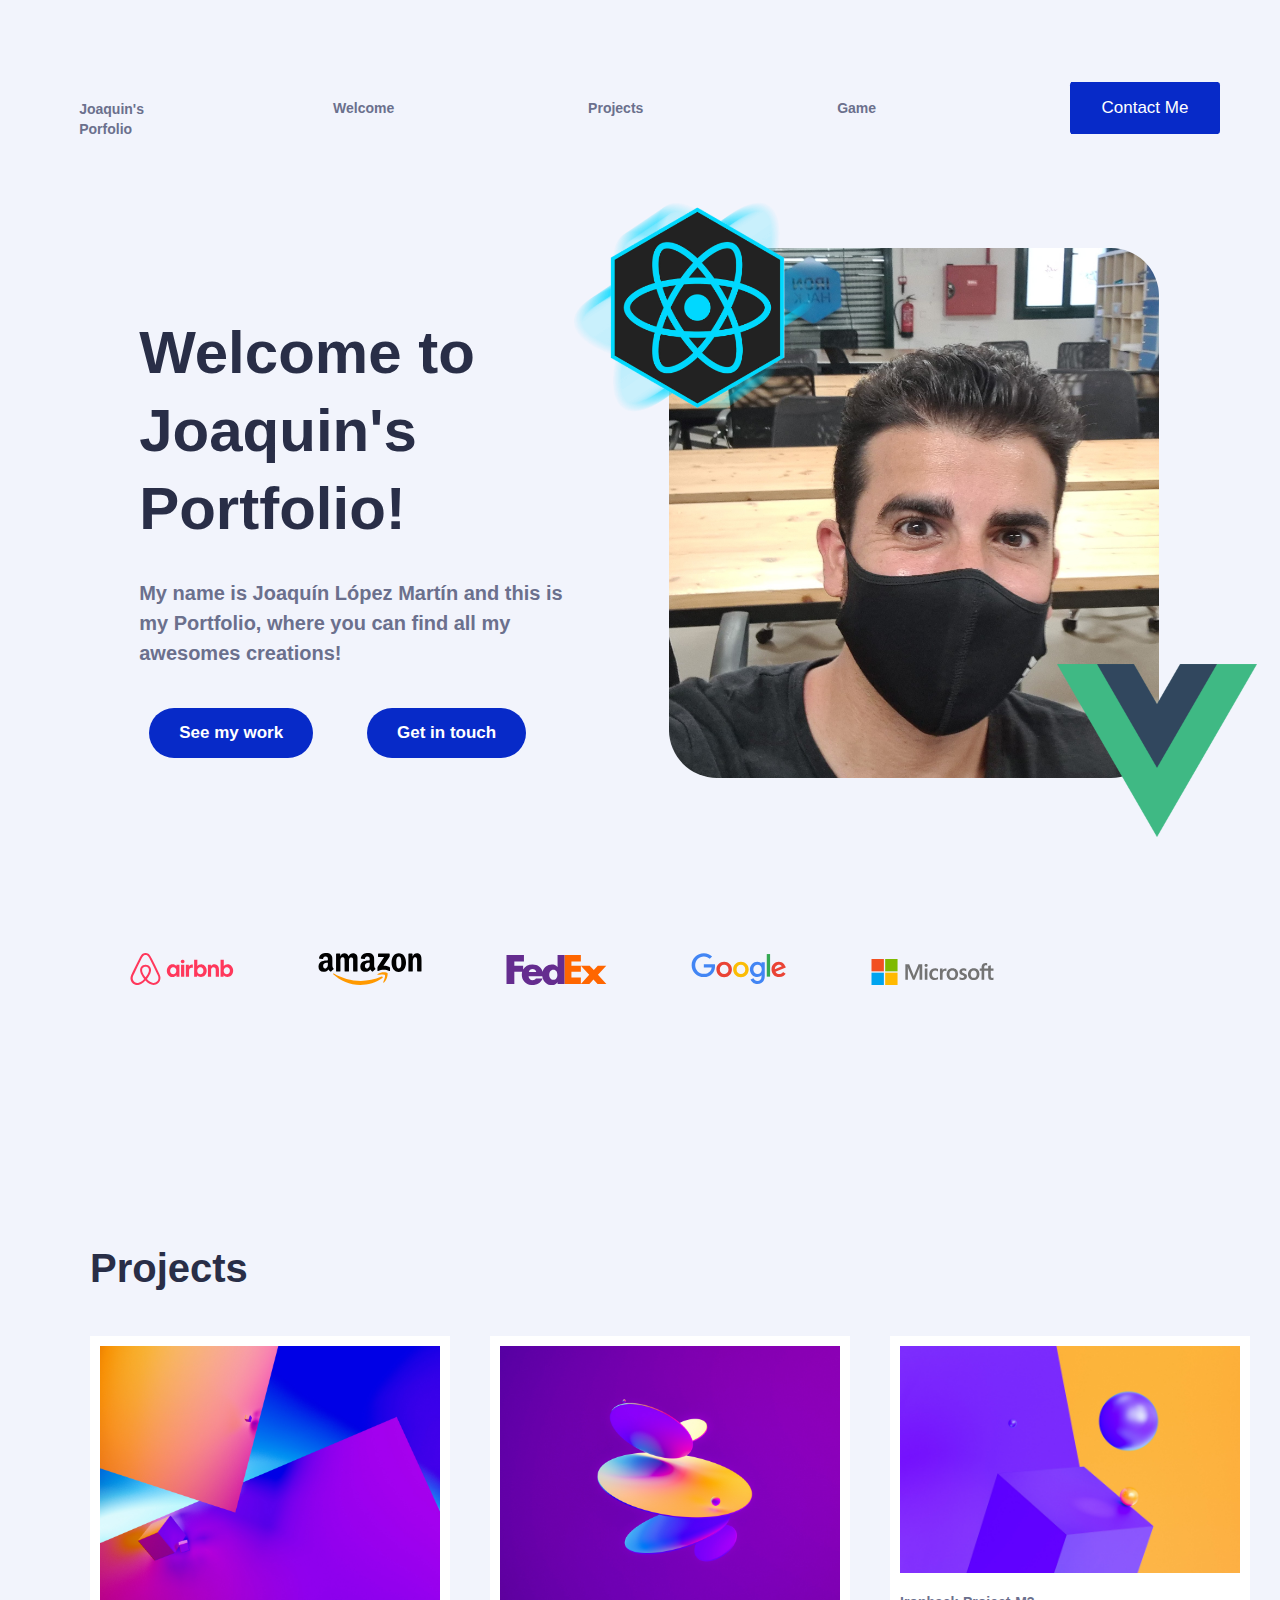
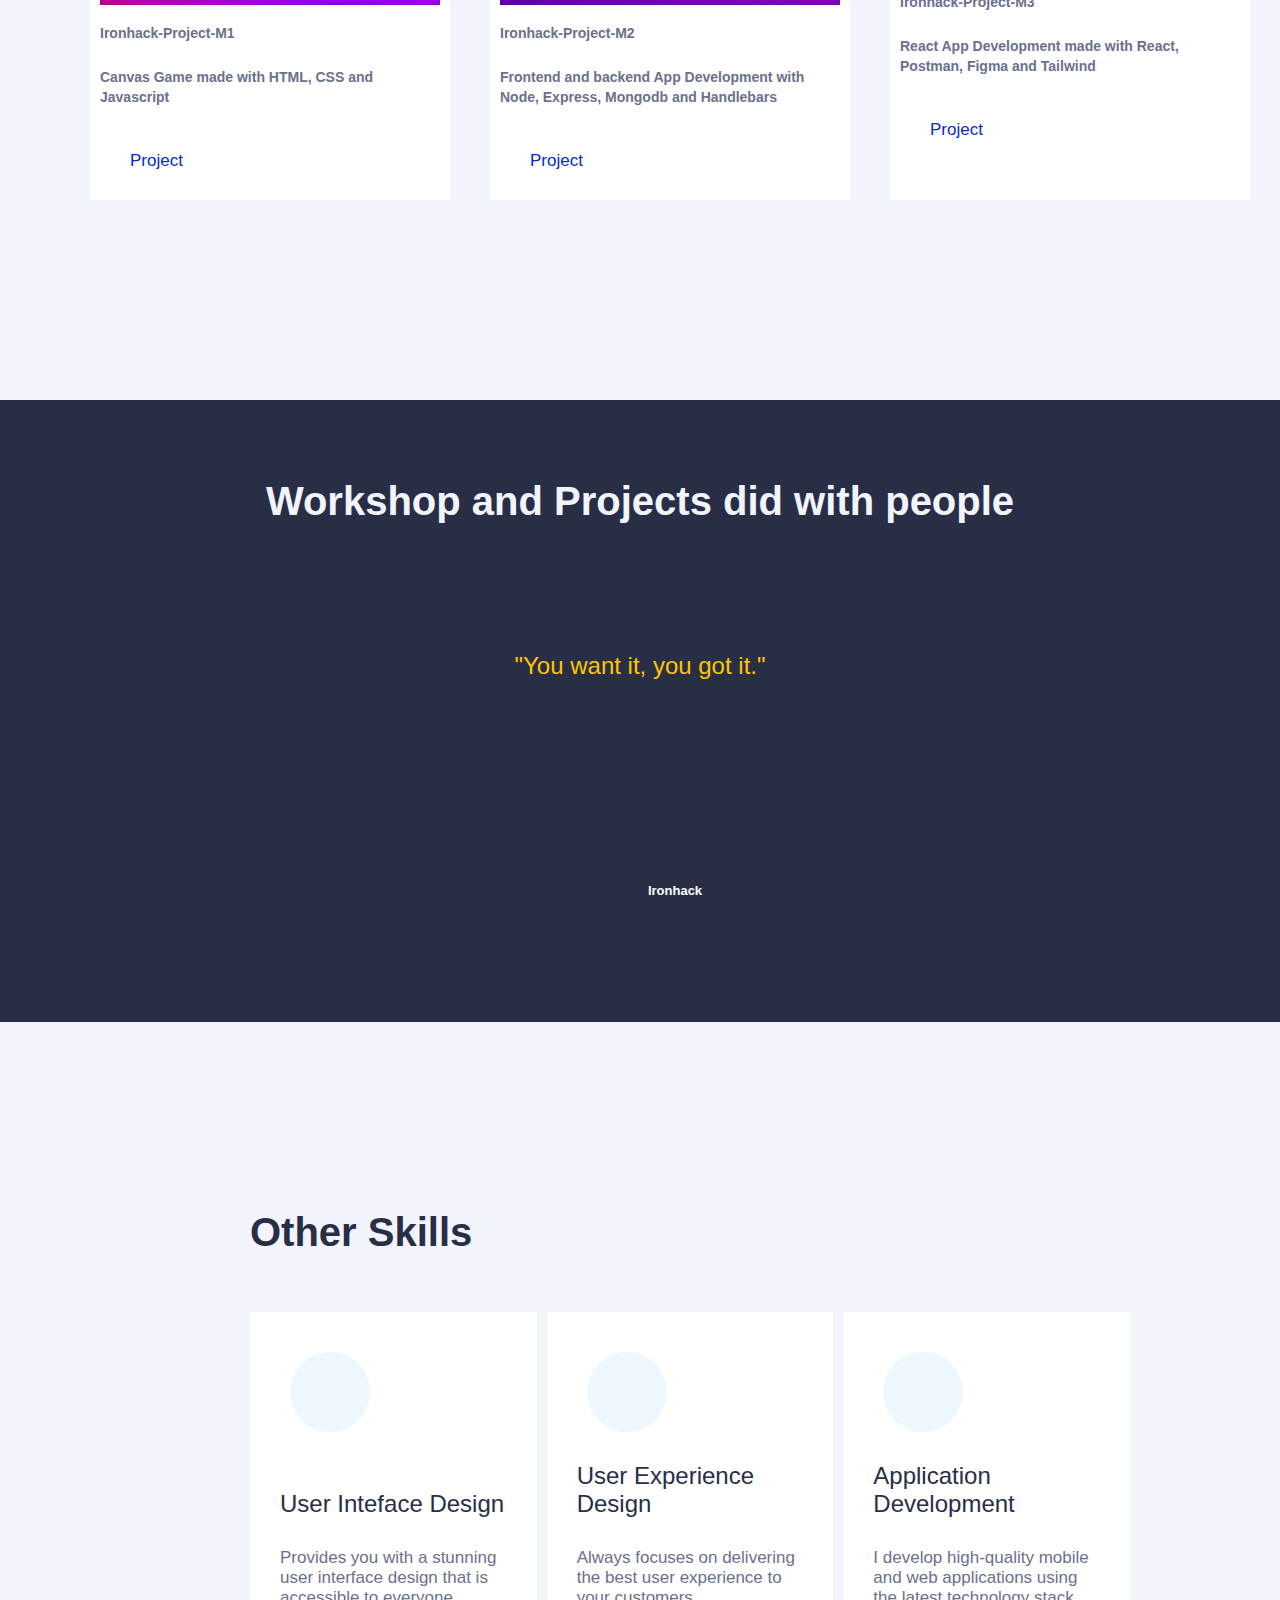
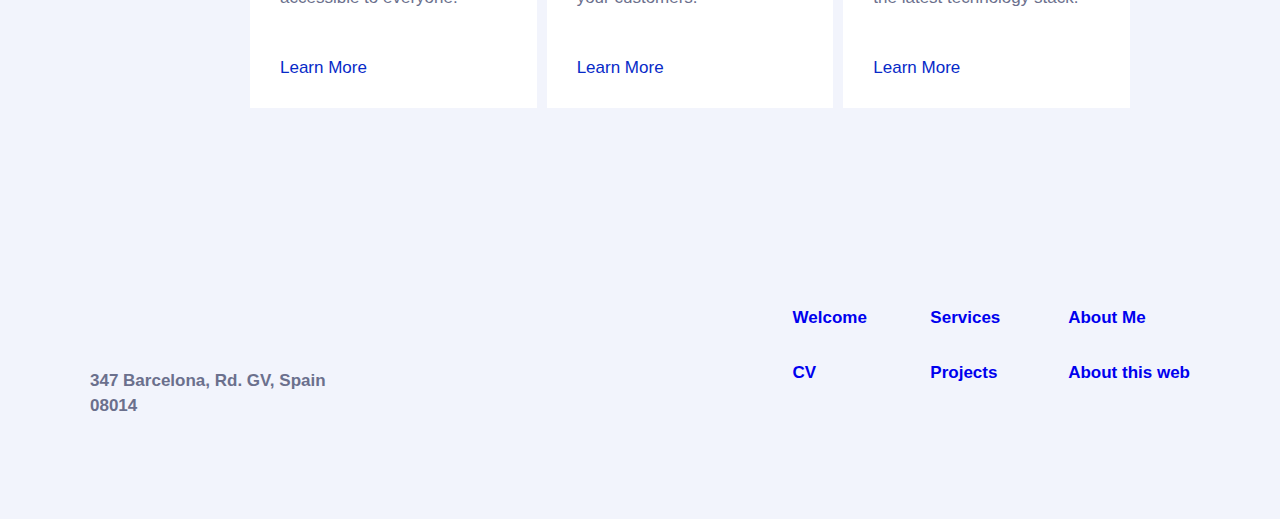
==== commit 8bf5b455: "update" ====
--- a/index.html
+++ b/index.html
@@ -13,13 +13,13 @@
     <header>
         <!-- Nav Bar Upper-->
         <nav class="nav-bar">
-            <a href="/index.html" class="navbar-logo"></a>
+            <a href="/index.html" class="navbar-logo">Joaquin's Porfolio</a>
             <a href="/index.html" class="nav-link">Welcome</a>
             <a href="/pages/projects.html" class="nav-link">Projects</a>
-            <a href="/pages/contactus.html" class="nav-link">Game</a>
+            <a href="/pages/game.html" class="nav-link">Game</a>
             </div>
             <div class="menu-button">
-                <button class="btn-primary"><a href="/pages/contactus.html" id="contact-text" class="nav-link">Contact Me</a></button>
+                <button class="btn-primary"><a href="/pages/contactme.html" id="contact-text" class="nav-link">Contact Me</a></button>
             </div>
         </nav>
     </header>
@@ -37,8 +37,8 @@
                     My name is Joaquín López Martín and this is my Portfolio, where you can find all my awesomes creations!
                 </div>
                 <div class="hero-buttons">
-                    <a class="hero-text-btn" href="/pages/projects.html">See my work</a>
-                    <a class="hero-btn-primary" href="/pages/contactus.html">Get in touch</a>
+                    <a class="hero-btn-primary" href="/pages/projects.html">See my work</a>
+                    <a class="hero-btn-primary" href="/pages/contactme.html">Get in touch</a>
                 </div>
             </div>
             <div class="hero-image">
@@ -50,19 +50,22 @@
     </section>
     <section class="client">
         <div class="container-logos">
+            <div class="hero-description">
+                <!-- <p class="">Techonologies</p> -->
+            </div>
             <div class="nogrid-logos">
                 <img loading="lazy" src="/assets/images/logos/airbnb-logo.svg" alt="logo airbnb" class="img-client" />
                 <img loading="lazy" src="/assets/images/logos/amazon-logo.svg" alt="logo amazon" class="img-client" />
                 <img loading="lazy" src="/assets/images/logos/fedex-logo.svg" alt="logo fedex" class="img-client" />
                 <img loading="lazy" src="/assets/images/logos/google-logo.svg" alt="logo google" class="img-client" />
                 <img loading="lazy" src="/assets/images/logos/microsoft-logo.svg" alt="logo microsoft"
-                    class="img-client" />
+                    class="img-client"/>
             </div>
         </div>
     </section>
     <section class="recent-projects">
         <div class="container-projects">
-            <h2 class="h2-projects">Recent Projects</h2>
+            <h2 class="h2-projects">Projects</h2>
             <div class="projects">
                 <div class="project1">
                     <img loading="lazy" class="img-project" src="/assets/images/projects-section/1.jpg"
@@ -93,14 +96,13 @@
             <h3 class="testimonial-heading">Workshop and Projects did with people</h3>
             <div class="testimonial-text">
                 <p>
-                    "Circle helped us through every stage of our startup.We really
-                    enjoyed working with you."
+                    "You want it, you got it."
                 </p>
             </div>
             <div class="testimonial-client">
                 <div class="client-image"></div>
                 <div class="client-info">
-                    <div class="client-name">Sebas Corral</div>
+                    <div class="client-name"></div>
                     <div class="client-position">Ironhack</div>
                 </div>
             </div>
@@ -119,7 +121,7 @@
                     <div class="service-content">
                         <div class="project-title">User Inteface Design</div>
                         <div class="project-description">
-                            Circle provides you with a stunning user interface design that is accessible to everyone.
+                            Provides you with a stunning user interface design that is accessible to everyone.
                         </div>
                         <a href="#" class="learn-more">Learn More</a>
                     </div>
@@ -129,7 +131,7 @@
                     <div class="service-content">
                         <div class="project-title">User Experience Design</div>
                         <div class="project-description">
-                            Circle always focuses on delivering the best user experience to your
+                            Always focuses on delivering the best user experience to your
                             customers.
                         </div>
                         <a href="#" class="learn-more">Learn More</a>
@@ -140,7 +142,7 @@
                     <div class="service-content">
                         <div class="project-title"> Application Development</div>
                         <div class="project-description">
-                            We develop high-quality mobile and web applications using the latest
+                            I develop high-quality mobile and web applications using the latest
                             technology stack.
                         </div>
                         <a href="#" class="learn-more">Learn More</a>
@@ -148,7 +150,7 @@
                 </div>
             </div>
     </section>
-    <section class="cta-section">
+    <!-- <section class="cta-section">
         <div class="cta-container">
             <h1 class="cta-heading">Do you have any questions?</h1>
             <div class="cta-subtitle">Let us help you!</div>
@@ -165,7 +167,7 @@
                 </form>
             </div>
         </div>
-    </section>
+    </section> -->
     <!-- Footer -->
     <footer>
         <div class="footer-container">
--- a/styles/styles.css
+++ b/styles/styles.css
@@ -68,7 +68,7 @@
 .navbar-logo {
   width: 60px;
   height: 18px;
-  background-image: url("https://uploads-ssl.webflow.com/61f7ff5634c23c5bef9d2e54/61f800b7cb56a839fd8ed026_Circle.svg");
+  font-family:'Segoe UI', Tahoma, Geneva, Verdana, sans-serif;
   background-position: 50% 50%;
   background-repeat: no-repeat;
   margin-left: 1.2rem;
@@ -206,6 +206,7 @@
   color: var(--white);
   border: 0;
   text-decoration: none;
+  border-radius: 10rem;
 }
 
 .hero-image {
